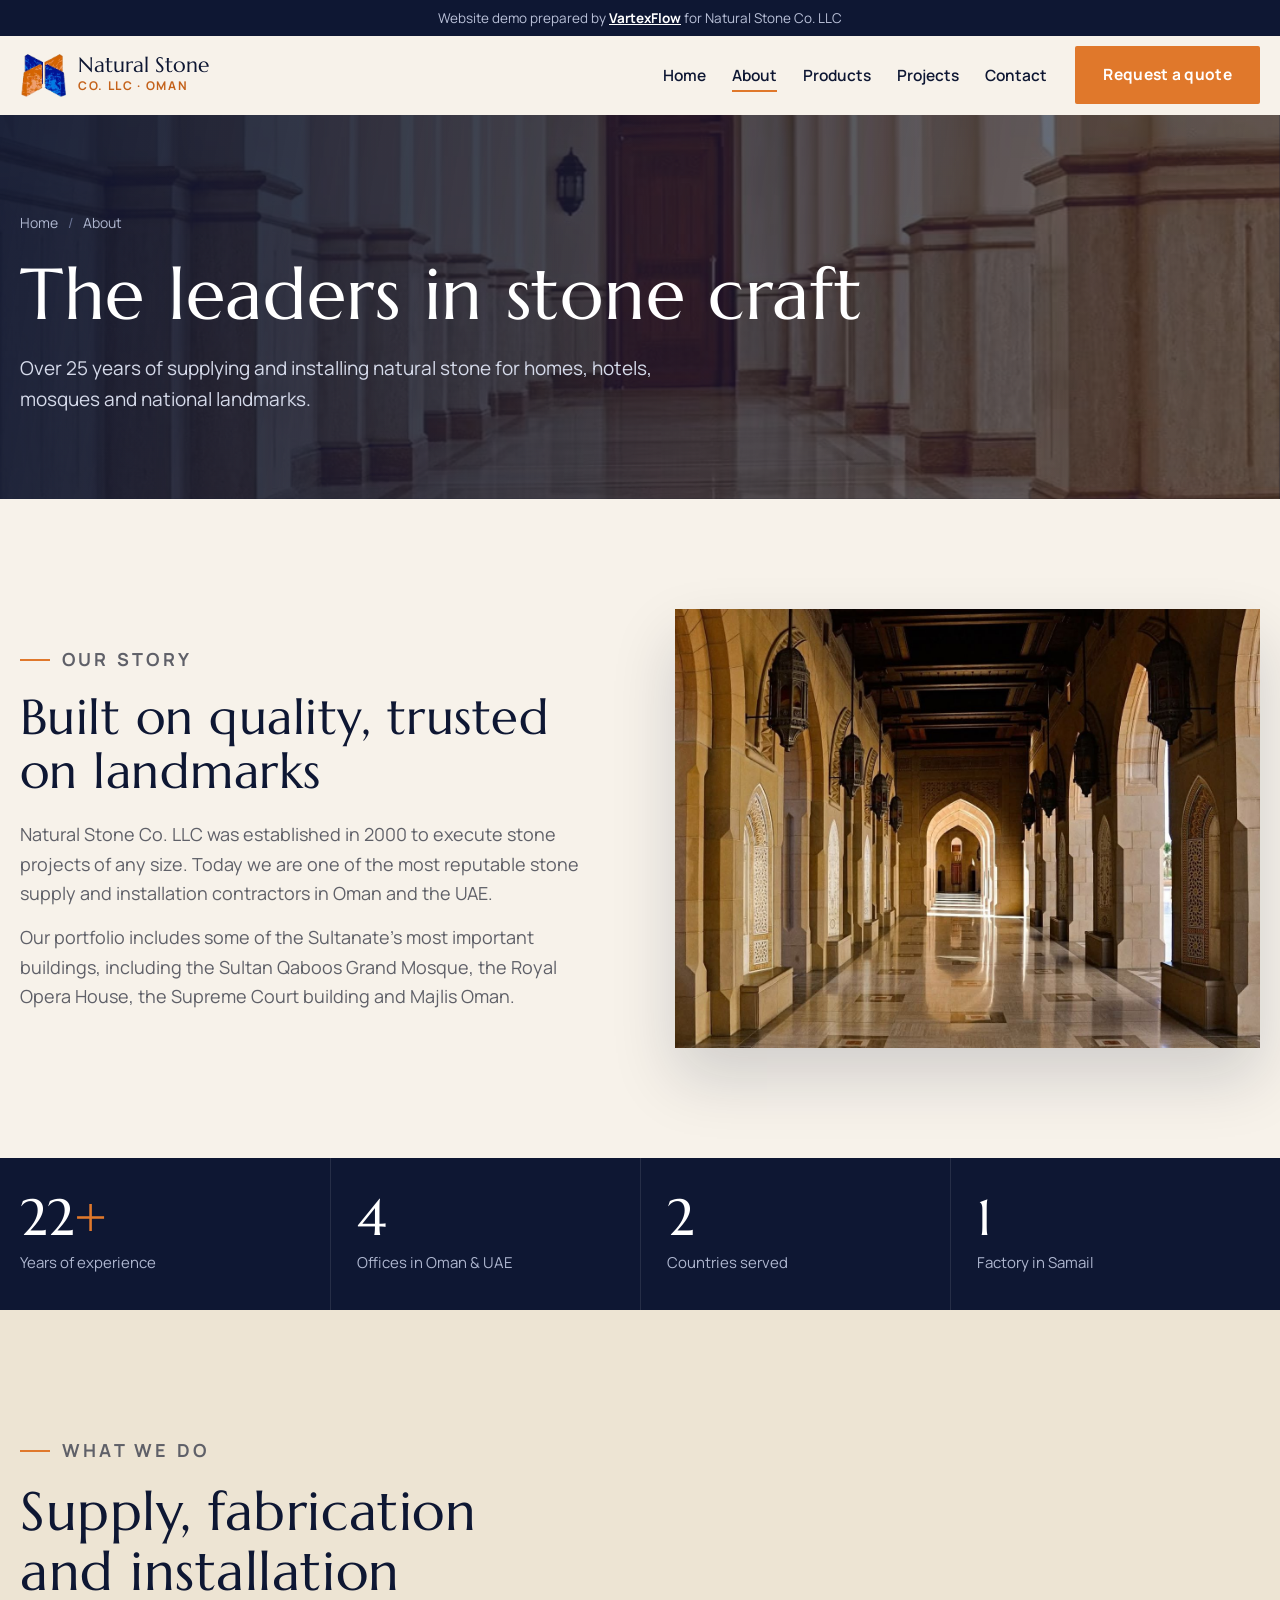
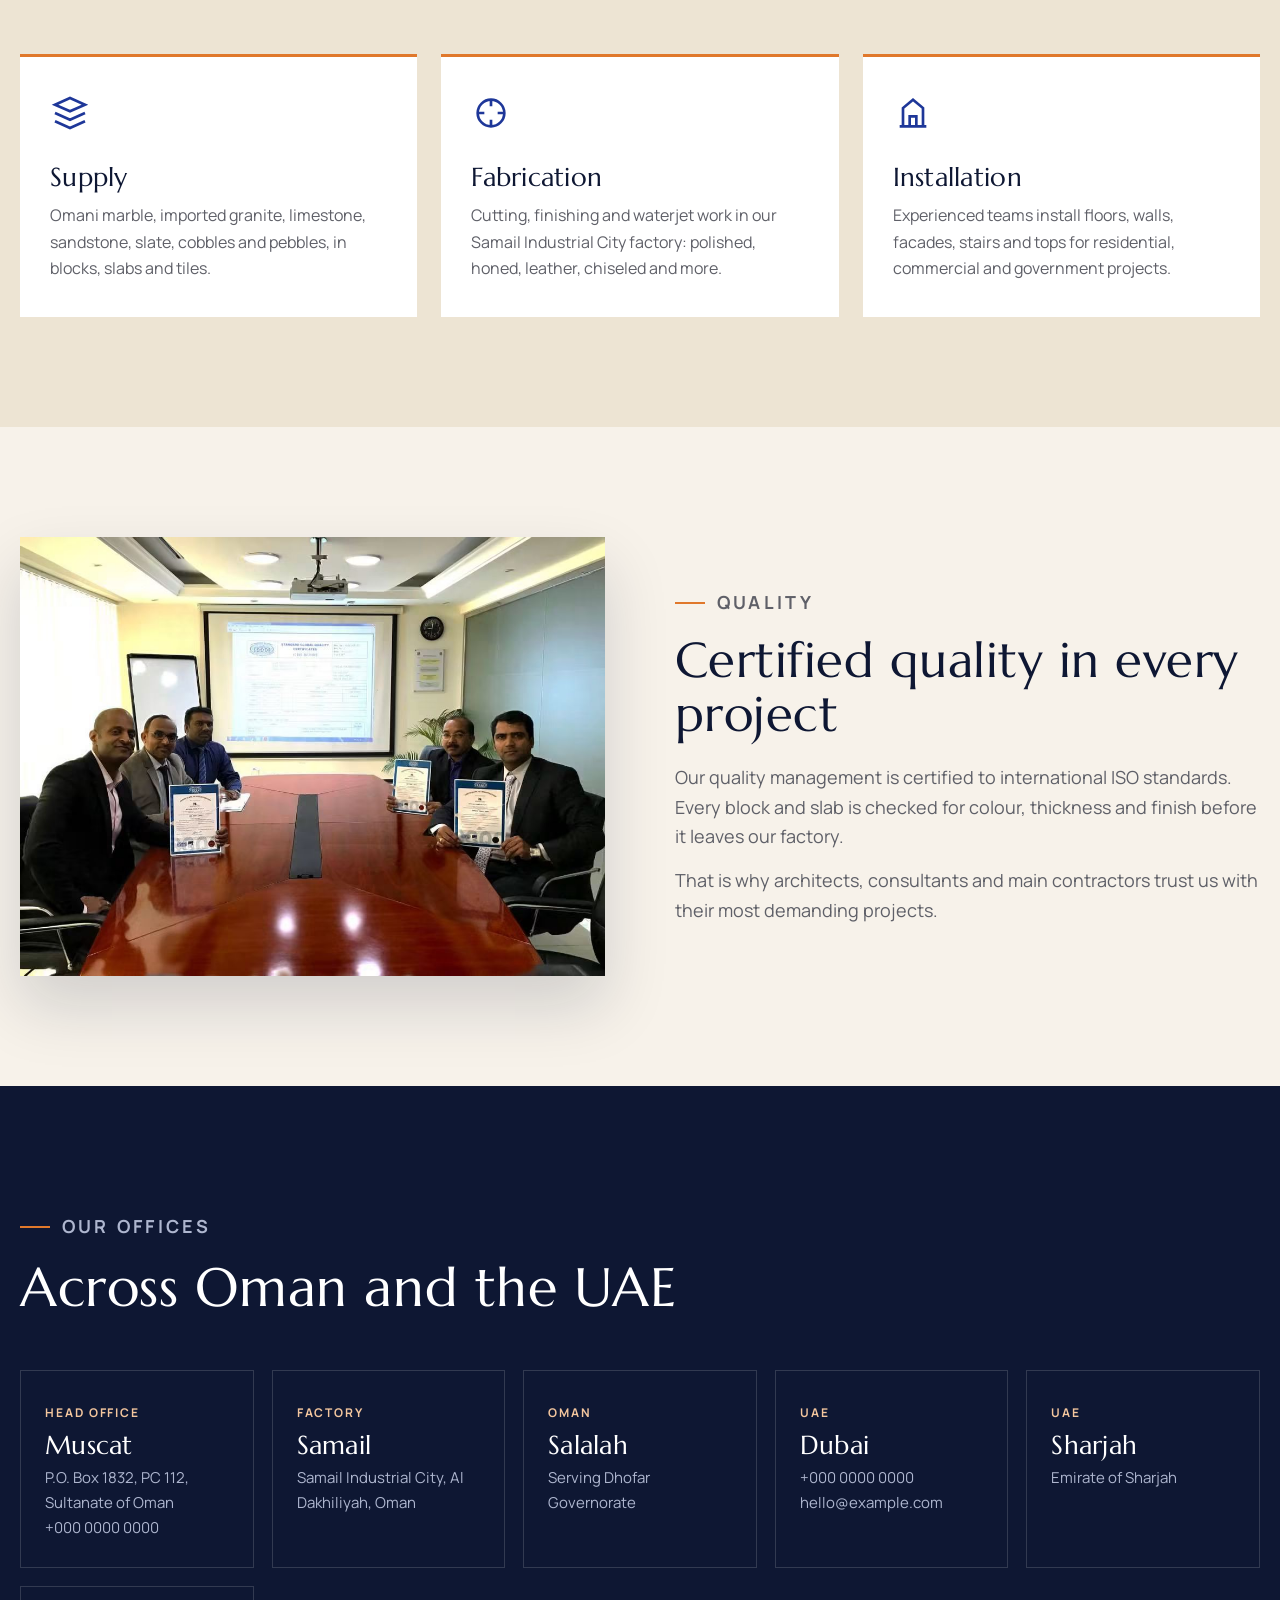
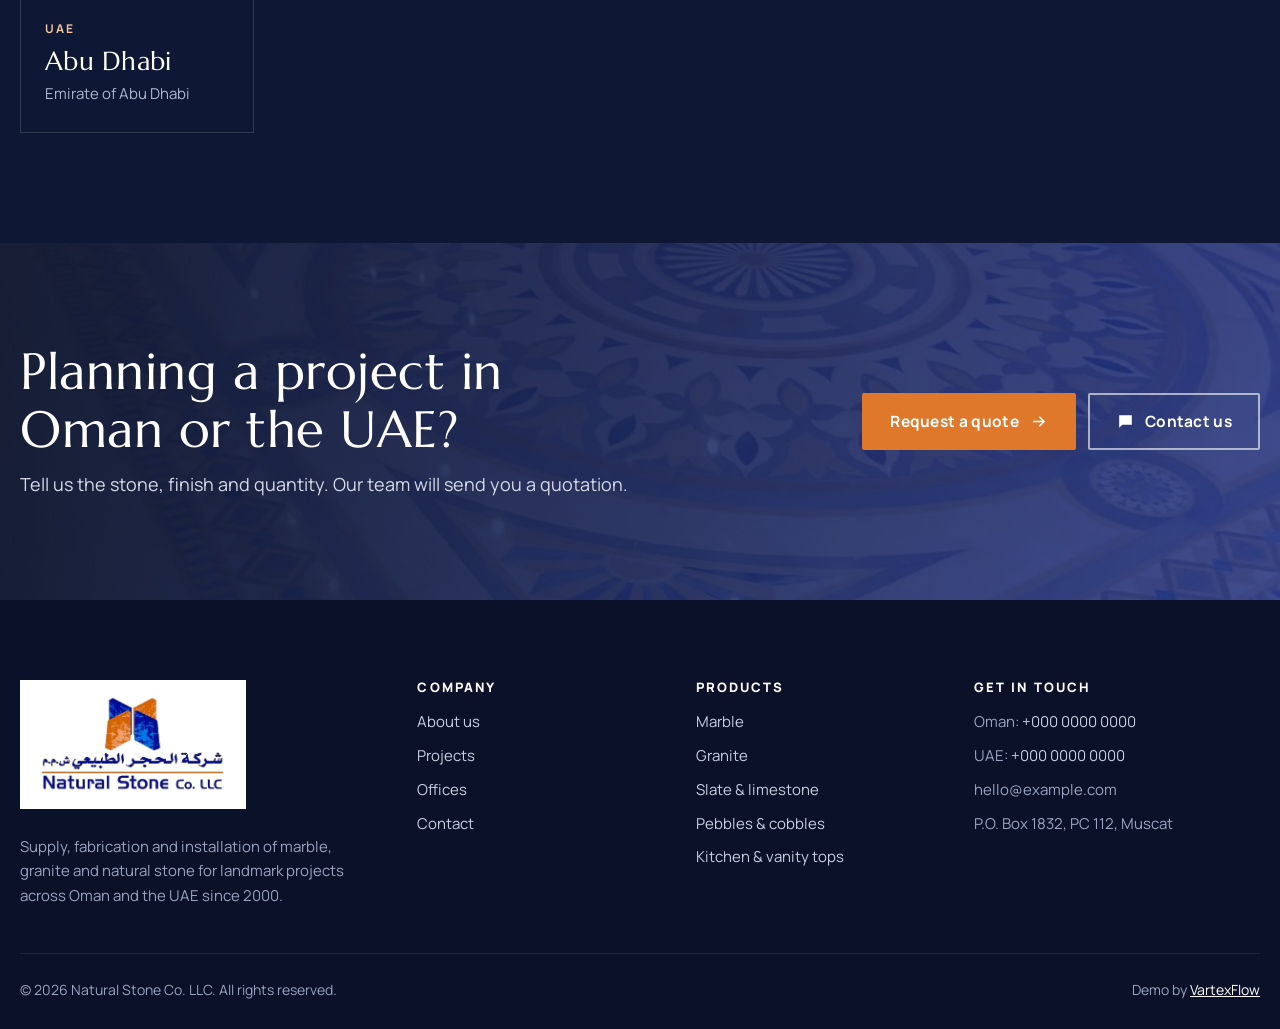
==== about.html @ 7d24bfed "Portfolio concept website Co-Authored-By: Claude Opus 5.5 <noreply@anthropic.com>" ====
<!DOCTYPE html>
<html lang="en">
<head>
<meta charset="utf-8">
<meta name="viewport" content="width=device-width, initial-scale=1, viewport-fit=cover">
<meta name="robots" content="noindex, nofollow">
<meta name="theme-color" content="#0E1733">
<title>About | Natural Stone Co. LLC</title>
<meta name="description" content="Learn about Natural Stone Co. LLC, stone supply and installation contractor in Oman and the UAE since 2000.">
<link rel="icon" href="assets/img/logo-mark.png">
<link rel="preconnect" href="https://fonts.googleapis.com">
<link rel="preconnect" href="https://fonts.gstatic.com" crossorigin>
<link href="https://fonts.googleapis.com/css2?family=Marcellus&family=Manrope:wght@400;500;600;700;800&display=swap" rel="stylesheet">
<link rel="stylesheet" href="assets/css/style.css">
</head>
<body>
<div class="demo">Website demo prepared by <a href="https://www.vartexflow.com" target="_blank" rel="noopener">VartexFlow</a> for Natural Stone Co. LLC</div>
<header class="site-header">
  <div class="wrap nav">
    <a class="brand" href="index.html" aria-label="Natural Stone Co. LLC home">
      <img src="assets/img/logo-mark.png" alt="" width="46" height="46">
      <span><b>Natural Stone</b><small>CO. LLC &middot; OMAN</small></span>
    </a>
    <button class="menu-btn" type="button" aria-expanded="false" aria-controls="links" aria-label="Menu">
      <svg viewBox="0 0 24 24" fill="none" stroke="currentColor" stroke-width="2" aria-hidden="true"><path d="M3 6h18M3 12h18M3 18h18"/></svg>
    </button>
    <ul class="links" id="links">
      <li><a href="index.html">Home</a></li>
      <li><a href="about.html" aria-current="page">About</a></li>
      <li><a href="products.html">Products</a></li>
      <li><a href="projects.html">Projects</a></li>
      <li><a href="contact.html">Contact</a></li>
      <li class="m-cta"><a class="btn btn-orange" href="contact.html#quote">Request a quote</a></li>
    </ul>
    <a class="btn btn-orange" href="contact.html#quote">Request a quote</a>
  </div>
</header>
<main><section class="page-hero">
  <img src="assets/img/marble-corridor.jpg" alt="" aria-hidden="true">
  <div class="wrap">
    <ol class="crumbs"><li><a href="index.html">Home</a></li><li aria-current="page">About</li></ol>
    <h1>The leaders in stone craft</h1>
    <p>Over 25 years of supplying and installing natural stone for homes, hotels, mosques and national landmarks.</p>
  </div>
</section>

<section class="section">
  <div class="wrap split">
    <div class="rv">
      <p class="kicker">OUR STORY</p>
      <h2>Built on quality, trusted on landmarks</h2>
      <p>Natural Stone Co. LLC was established in 2000 to execute stone projects of any size. Today we are one of the most reputable stone supply and installation contractors in Oman and the UAE.</p>
      <p>Our portfolio includes some of the Sultanate's most important buildings, including the Sultan Qaboos Grand Mosque, the Royal Opera House, the Supreme Court building and Majlis Oman.</p>
    </div>
    <img class="rv d1" src="assets/img/grand-mosque.jpg" alt="Marble colonnade" loading="lazy">
  </div>
</section>
<section class="stats" aria-label="Company facts">
  <div class="wrap"><ul>
    <li><b data-count="25" data-suffix="+">25<em>+</em></b><span>Years of experience</span></li>
    <li><b data-count="5" data-suffix="">5<em></em></b><span>Offices in Oman &amp; UAE</span></li>
    <li><b data-count="2" data-suffix="">2<em></em></b><span>Countries served</span></li>
    <li><b data-count="1" data-suffix="">1<em></em></b><span>Factory in Samail</span></li>
  </ul></div>
</section>
<section class="section sand">
  <div class="wrap">
    <div class="head"><div><p class="kicker">WHAT WE DO</p><h2>Supply, fabrication and installation</h2></div></div>
    <div class="pillars">
      <div class="pillar rv"><svg viewBox="0 0 24 24" fill="none" stroke="currentColor" stroke-width="1.6" aria-hidden="true"><path d="M3 7l9-4 9 4-9 4-9-4Z"/><path d="M3 12l9 4 9-4M3 17l9 4 9-4"/></svg><h3>Supply</h3><p>Omani marble, imported granite, limestone, sandstone, slate, cobbles and pebbles, in blocks, slabs and tiles.</p></div>
      <div class="pillar rv d1"><svg viewBox="0 0 24 24" fill="none" stroke="currentColor" stroke-width="1.6" aria-hidden="true"><circle cx="12" cy="12" r="8"/><path d="M12 4v4M12 16v4M4 12h4M16 12h4"/></svg><h3>Fabrication</h3><p>Cutting, finishing and waterjet work in our Samail Industrial City factory: polished, honed, leather, chiseled and more.</p></div>
      <div class="pillar rv d2"><svg viewBox="0 0 24 24" fill="none" stroke="currentColor" stroke-width="1.6" aria-hidden="true"><path d="M4 20h16M6 20V9l6-5 6 5v11"/><path d="M10 20v-6h4v6"/></svg><h3>Installation</h3><p>Experienced teams install floors, walls, facades, stairs and tops for residential, commercial and government projects.</p></div>
    </div>
  </div>
</section>
<section class="section">
  <div class="wrap split">
    <img class="rv" src="assets/img/team-iso.jpg" alt="Natural Stone team receiving ISO certificates" loading="lazy">
    <div class="rv d1">
      <p class="kicker">QUALITY</p>
      <h2>Certified quality in every project</h2>
      <p>Our quality management is certified to international ISO standards. Every block and slab is checked for colour, thickness and finish before it leaves our factory.</p>
      <p>That is why architects, consultants and main contractors trust us with their most demanding projects.</p>
    </div>
  </div>
</section>
<section class="section dark" id="offices">
  <div class="wrap">
    <div class="head"><div><p class="kicker">OUR OFFICES</p><h2>Across Oman and the UAE</h2></div></div>
    <div class="offices">
      <div class="office rv"><small>HEAD OFFICE</small><h3>Muscat</h3><p>P.O. Box 1832, PC 112, Sultanate of Oman<br>+000 0000 0000</p></div>
      <div class="office rv d1"><small>FACTORY</small><h3>Samail</h3><p>Samail Industrial City, Al Dakhiliyah, Oman</p></div>
      <div class="office rv d2"><small>OMAN</small><h3>Salalah</h3><p>Serving Dhofar Governorate</p></div>
      <div class="office rv"><small>UAE</small><h3>Dubai</h3><p>+000 0000 0000<br>hello@example.com</p></div>
      <div class="office rv d1"><small>UAE</small><h3>Sharjah</h3><p>Emirate of Sharjah</p></div>
      <div class="office rv d2"><small>UAE</small><h3>Abu Dhabi</h3><p>Emirate of Abu Dhabi</p></div>
    </div>
  </div>
</section>
<section class="cta">
  <img src="assets/img/inlay.jpg" alt="" aria-hidden="true" loading="lazy">
  <div class="wrap">
    <div class="rv">
      <h2>Planning a project in Oman or the UAE?</h2>
      <p>Tell us the stone, finish and quantity. Our team will send you a quotation.</p>
    </div>
    <div class="rv d1" style="display:flex;gap:12px;flex-wrap:wrap">
      <a class="btn btn-orange" href="contact.html#quote">Request a quote <svg class="arrow" viewBox="0 0 24 24" fill="none" stroke="currentColor" stroke-width="2" aria-hidden="true"><path d="M5 12h14M13 6l6 6-6 6"/></svg></a>
      <a class="btn btn-ghost" href="contact.html"><svg viewBox="0 0 24 24" fill="currentColor" aria-hidden="true"><path d="M4 4h16v12H8l-4 4V4Z"/></svg>Contact us</a>
    </div>
  </div>
</section>

</main><footer class="site-footer">
  <div class="wrap">
    <div class="fgrid">
      <div>
        <span class="flogo"><img src="assets/img/logo-full.png" alt="Natural Stone Co. LLC" width="190"></span>
        <p>Supply, fabrication and installation of marble, granite and natural stone for landmark projects across Oman and the UAE since 2000.</p>
      </div>
      <div>
        <h4>COMPANY</h4>
        <ul><li><a href="about.html">About us</a></li><li><a href="projects.html">Projects</a></li><li><a href="about.html#offices">Offices</a></li><li><a href="contact.html">Contact</a></li></ul>
      </div>
      <div>
        <h4>PRODUCTS</h4>
        <ul><li><a href="products.html">Marble</a></li><li><a href="products.html">Granite</a></li><li><a href="products.html">Slate &amp; limestone</a></li><li><a href="products.html">Pebbles &amp; cobbles</a></li><li><a href="products.html">Kitchen &amp; vanity tops</a></li></ul>
      </div>
      <div>
        <h4>GET IN TOUCH</h4>
        <ul>
          <li>Oman: <a href="tel:+00000000000">+000 0000 0000</a></li>
          <li>UAE: <a href="tel:+00000000000">+000 0000 0000</a></li>
          <li><span>hello@example.com</span></li>
          <li>P.O. Box 1832, PC 112, Muscat</li>
        </ul>
      </div>
    </div>
    <div class="fbottom">
      <span>&copy; <span data-year>2026</span> Natural Stone Co. LLC. All rights reserved.</span>
      <span>Demo by <a href="https://www.vartexflow.com" target="_blank" rel="noopener">VartexFlow</a></span>
    </div>
  </div>
</footer>
<script src="assets/js/main.js"></script>
</body>
</html>
---- assets/css/style.css ----
:root{
  --ink:#0E1733;
  --ink-2:#17234A;
  --blue:#1E3799;
  --orange:#E0782B;
  --orange-dark:#C4621A;
  --sand:#EDE4D3;
  --sand-2:#F7F2EA;
  --stone:#8A8378;
  --line:#DDD3C1;
  --text:#23242A;
  --muted:#5F6068;
  --white:#fff;
  --display:"Marcellus", "Trajan Pro", Georgia, serif;
  --body:"Manrope", "Segoe UI", Arial, sans-serif;
  --header-h:78px;
  --ease:cubic-bezier(.2,.7,.2,1);
}
*{box-sizing:border-box}
html{scroll-behavior:smooth;scroll-padding-top:calc(var(--header-h) + 20px)}
body{margin:0;font-family:var(--body);font-size:17px;line-height:1.65;color:var(--text);background:var(--sand-2);padding-bottom:env(safe-area-inset-bottom,0px)}
img{max-width:100%;display:block}
a{color:inherit}
button{font-family:inherit}
:focus-visible{outline:3px solid var(--orange);outline-offset:3px}
h1,h2,h3,h4{font-family:var(--display);font-weight:400;line-height:1.12;margin:0;letter-spacing:.01em}
p{margin:0}
.wrap{width:min(1240px,100% - 40px);margin-inline:auto}
.sr{position:absolute;width:1px;height:1px;overflow:hidden;clip:rect(0 0 0 0);white-space:nowrap}

/* demo bar */
.demo{background:var(--ink);color:#b9c0d8;font-size:13.5px;text-align:center;padding:7px 16px;padding-top:calc(7px + env(safe-area-inset-top,0px))}
.demo a{color:#fff;font-weight:700}

/* header */
.site-header{position:sticky;top:0;z-index:50;background:rgba(247,242,234,.94);backdrop-filter:saturate(1.4) blur(10px);border-bottom:1px solid transparent;transition:border-color .25s,box-shadow .25s}
.site-header.scrolled{border-color:var(--line);box-shadow:0 10px 30px rgba(14,23,51,.08)}
.nav{display:flex;align-items:center;gap:28px;height:var(--header-h)}
.brand{display:flex;align-items:center;gap:12px;text-decoration:none;margin-right:auto}
.brand img{width:46px;height:46px}
.brand b{display:block;font-family:var(--display);font-weight:400;font-size:21px;color:var(--ink);line-height:1.05}
.brand small{display:block;font-size:12px;letter-spacing:.14em;color:var(--orange-dark);font-weight:700}
.links{display:flex;gap:26px;list-style:none;margin:0;padding:0}
.links a{position:relative;text-decoration:none;font-weight:600;font-size:15.5px;color:var(--ink);padding:8px 0}
.links a::after{content:"";position:absolute;left:0;right:0;bottom:2px;height:2px;background:var(--orange);transform:scaleX(0);transform-origin:left;transition:transform .3s var(--ease)}
.links a:hover::after,.links a[aria-current="page"]::after{transform:scaleX(1)}
.menu-btn{display:none;background:none;border:0;width:44px;height:44px;padding:10px;color:var(--ink);cursor:pointer}
.menu-btn svg{width:24px;height:24px}
@media (max-width:980px){
  .menu-btn{display:block}
  .nav > .btn{display:none}
  .links{position:absolute;top:100%;left:0;right:0;flex-direction:column;gap:0;background:var(--sand-2);padding:6px 20px 20px;border-bottom:1px solid var(--line);box-shadow:0 20px 30px rgba(14,23,51,.12);opacity:0;visibility:hidden;transform:translateY(-6px);transition:opacity .2s,transform .2s,visibility .2s}
  .links.open{opacity:1;visibility:visible;transform:none}
  .links a{display:block;padding:14px 0;border-bottom:1px solid var(--line);font-size:18px}
  .links a::after{display:none}
  .links a[aria-current="page"]{color:var(--orange-dark)}
  .links .m-cta{display:block;margin-top:14px}
}
.links .m-cta{display:none}
.links .m-cta a{display:flex;justify-content:center;border:0;color:#fff}
@media (max-width:420px){.brand small{display:none}.brand b{font-size:19px}}

/* buttons */
.btn{display:inline-flex;align-items:center;justify-content:center;gap:10px;white-space:nowrap;text-decoration:none;font-weight:700;font-size:15.5px;letter-spacing:.02em;padding:14px 26px;border:2px solid transparent;border-radius:2px;cursor:pointer;transition:background .2s,color .2s,border-color .2s,transform .2s}
.btn svg{width:19px;height:19px;flex:none}
.btn-orange{background:var(--orange);color:#fff}
.btn-orange:hover{background:var(--orange-dark)}
.btn-ghost{border-color:rgba(255,255,255,.6);color:#fff}
.btn-ghost:hover{background:#fff;color:var(--ink)}
.btn-ink{border-color:var(--ink);color:var(--ink)}
.btn-ink:hover{background:var(--ink);color:#fff}
.arrow{transition:transform .25s var(--ease)}
.btn:hover .arrow,.more:hover .arrow{transform:translateX(4px)}

/* hero */
.hero{position:relative;height:min(92vh,860px);min-height:560px;color:#fff;overflow:hidden;background:var(--ink);isolation:isolate}
.slides{position:absolute;inset:0;z-index:-2}
.slide{position:absolute;inset:0;opacity:0;transition:opacity 1.4s ease}
.slide.active{opacity:1}
.slide img{width:100%;height:100%;object-fit:cover;transform:scale(1.12);transition:transform 7s linear}
.slide.active img{transform:scale(1)}
.hero::before{content:"";position:absolute;inset:0;z-index:-1;background:linear-gradient(100deg,rgba(14,23,51,.92) 0%,rgba(14,23,51,.7) 42%,rgba(14,23,51,.15) 100%),linear-gradient(0deg,rgba(14,23,51,.7),transparent 40%)}
.hero .wrap{height:100%;display:flex;flex-direction:column;justify-content:center;padding-bottom:70px}
.eyebrow-line{display:flex;align-items:center;gap:14px;color:#f3c69e;font-weight:700;font-size:14px;letter-spacing:.18em;margin-bottom:22px}
.eyebrow-line::before{content:"";width:42px;height:2px;background:var(--orange)}
.hero h1{font-size:clamp(44px,6.8vw,96px);max-width:12em;text-wrap:balance}
.hero h1 span{display:block;overflow:hidden}
.hero h1 span i{display:block;font-style:normal;transform:translateY(105%);animation:rise 1.1s var(--ease) forwards}
.hero h1 span:nth-child(2) i{animation-delay:.15s}
@keyframes rise{to{transform:none}}
.hero .lede{font-size:19px;color:#d5daea;max-width:34em;margin:26px 0 36px;opacity:0;animation:fade 1s .6s forwards}
.hero .actions{display:flex;flex-wrap:wrap;gap:12px;opacity:0;animation:fade 1s .8s forwards}
@keyframes fade{to{opacity:1}}
.slide-info{position:absolute;right:max(20px,calc((100% - 1240px)/2));bottom:34px;display:flex;align-items:flex-end;gap:28px}
.slide-cap{text-align:right}
.slide-cap small{display:block;color:#f3c69e;font-size:12px;letter-spacing:.16em;font-weight:700}
.slide-cap b{font-family:var(--display);font-weight:400;font-size:22px}
.bars{display:flex;gap:8px}
.bars button{position:relative;width:46px;height:3px;border:0;padding:0;background:rgba(255,255,255,.28);cursor:pointer;overflow:hidden}
.bars button::before{content:"";position:absolute;inset:-10px 0}
.bars button i{position:absolute;inset:0;background:var(--orange);transform:scaleX(0);transform-origin:left}
.bars button.done i{transform:scaleX(1)}
.bars button.on i{animation:fill 6s linear forwards}
@keyframes fill{to{transform:scaleX(1)}}
.scroll-cue{position:absolute;left:max(20px,calc((100% - 1240px)/2));bottom:34px;font-size:12px;letter-spacing:.2em;color:#aeb6cf;display:flex;align-items:center;gap:10px}
.scroll-cue::after{content:"";width:1px;height:34px;background:linear-gradient(#fff,transparent);animation:cue 2s infinite}
@keyframes cue{0%{transform:scaleY(0);transform-origin:top}50%{transform:scaleY(1);transform-origin:top}51%{transform-origin:bottom}100%{transform:scaleY(0);transform-origin:bottom}}
@media (max-width:760px){
  .hero{height:auto;min-height:680px}
  .hero .wrap{padding:80px 0 170px}
  .slide-info{left:20px;right:20px;bottom:26px;flex-direction:column;align-items:flex-start;gap:14px}
  .slide-cap{text-align:left}
  .slide-cap b{font-size:19px}
  .scroll-cue{display:none}
}

/* page hero */
.page-hero{position:relative;color:#fff;background:var(--ink);overflow:hidden;isolation:isolate}
.page-hero > img{position:absolute;inset:0;width:100%;height:100%;object-fit:cover;z-index:-2;animation:slowzoom 14s ease-out forwards}
@keyframes slowzoom{from{transform:scale(1.12)}to{transform:scale(1)}}
.page-hero::before{content:"";position:absolute;inset:0;z-index:-1;background:linear-gradient(100deg,rgba(14,23,51,.94),rgba(14,23,51,.55))}
.page-hero .wrap{padding:96px 0 84px}
.crumbs{display:flex;gap:10px;list-style:none;padding:0;margin:0 0 20px;font-size:14px;color:#aeb6cf}
.crumbs li+li::before{content:"/";margin-right:10px;color:#6c7699}
.crumbs a{text-decoration:none}
.crumbs a:hover{color:#fff}
.page-hero h1{font-size:clamp(40px,5.6vw,76px);max-width:14em;text-wrap:balance}
.page-hero p{color:#d5daea;font-size:19px;max-width:36em;margin-top:18px}

/* stats */
.stats{background:var(--ink);color:#fff}
.stats ul{display:grid;grid-template-columns:repeat(4,1fr);list-style:none;margin:0;padding:0}
.stats li{padding:34px 26px;border-left:1px solid rgba(255,255,255,.1)}
.stats li:first-child{border-left:0;padding-left:0}
.stats b{display:block;font-family:var(--display);font-weight:400;font-size:clamp(38px,4vw,54px);line-height:1;color:#fff}
.stats b em{font-style:normal;color:var(--orange)}
.stats span{display:block;margin-top:8px;color:#aeb6cf;font-size:15px}
@media (max-width:760px){.stats ul{grid-template-columns:1fr 1fr}.stats li{padding:24px 16px}.stats li:nth-child(3){border-left:0;padding-left:0}.stats li:nth-child(n+3){border-top:1px solid rgba(255,255,255,.1)}}

/* marquee */
.marquee{background:var(--orange);color:#fff;overflow:hidden;padding:16px 0}
.marquee ul{display:flex;width:max-content;list-style:none;margin:0;padding:0;animation:mq 38s linear infinite}
.marquee li{display:flex;align-items:center;gap:30px;padding-right:30px;font-family:var(--display);font-size:22px;white-space:nowrap}
.marquee li::after{content:"";width:9px;height:9px;background:#fff;transform:rotate(45deg)}
@keyframes mq{to{transform:translateX(-50%)}}

/* sections */
.section{padding:110px 0}
.section.sand{background:var(--sand)}
.section.dark{background:var(--ink);color:#fff}
.head{display:flex;justify-content:space-between;align-items:flex-end;gap:28px;flex-wrap:wrap;margin-bottom:52px}
.head > div{max-width:40em}
.kicker{display:flex;align-items:center;gap:12px;color:var(--orange-dark);font-weight:700;font-size:13.5px;letter-spacing:.18em;margin-bottom:16px}
.kicker::before{content:"";width:30px;height:2px;background:var(--orange)}
.dark .kicker{color:#f3c69e}
.head h2{font-size:clamp(34px,4.2vw,58px);color:var(--ink);text-wrap:balance}
.dark .head h2{color:#fff}
.head p{margin-top:16px;color:var(--muted);font-size:18px}
.dark .head p{color:#aeb6cf}
@media (max-width:760px){.section{padding:76px 0}.head{margin-bottom:36px}}

/* intro */
.intro{display:grid;grid-template-columns:1fr 1fr;gap:80px;align-items:center}
.intro-media{position:relative;height:620px}
.intro-media img{position:absolute;object-fit:cover;box-shadow:0 30px 60px rgba(14,23,51,.18)}
.intro-media .a{inset:0 22% 14% 0;width:78%;height:86%}
.intro-media .b{right:0;bottom:0;width:48%;height:46%;border:8px solid var(--sand-2)}
.intro-media .badge{position:absolute;left:-18px;bottom:64px;background:var(--orange);color:#fff;padding:20px 24px;font-family:var(--display);font-size:20px;line-height:1.2;box-shadow:0 20px 40px rgba(224,120,43,.35)}
.intro-media .badge b{display:block;font-size:44px;font-weight:400}
.intro h2{font-size:clamp(34px,4vw,54px);color:var(--ink);margin-bottom:22px}
.intro p{color:var(--muted);font-size:18px;max-width:34em}
.intro p+p{margin-top:14px}
.landmarks{list-style:none;margin:30px 0 34px;padding:0;border-top:1px solid var(--line)}
.landmarks li{display:flex;justify-content:space-between;gap:16px;padding:14px 0;border-bottom:1px solid var(--line);font-family:var(--display);font-size:20px;color:var(--ink)}
.landmarks li span{font-family:var(--body);font-size:14px;color:var(--stone)}
@media (max-width:960px){.intro{grid-template-columns:1fr;gap:56px}.intro-media{height:460px}.intro-media .badge{left:12px}}

/* product cards */
.cards{display:grid;grid-template-columns:repeat(3,1fr);gap:24px}
.card{position:relative;display:block;text-decoration:none;color:#fff;overflow:hidden;aspect-ratio:4/5;background:var(--ink);isolation:isolate;cursor:pointer;border:0;padding:0;text-align:left;width:100%}
.card img,.card .swatch{position:absolute;inset:0;width:100%;height:100%;object-fit:cover;z-index:-2;transition:transform .9s var(--ease)}
.card::before{content:"";position:absolute;inset:0;z-index:-1;background:linear-gradient(180deg,transparent 40%,rgba(14,23,51,.88));transition:background .4s}
.card:hover img,.card:hover .swatch{transform:scale(1.07)}
.card .t{position:absolute;left:26px;right:26px;bottom:24px}
.card small{display:block;color:#f3c69e;font-size:12.5px;letter-spacing:.16em;font-weight:700;margin-bottom:6px}
.card h3{font-size:28px;color:#fff}
.card p{font-size:15px;color:#d5daea;margin-top:6px;max-height:0;opacity:0;overflow:hidden;transition:max-height .45s var(--ease),opacity .35s}
.card:hover p,.card:focus-visible p{max-height:90px;opacity:1}
.more{display:inline-flex;align-items:center;gap:8px;margin-top:12px;font-weight:700;font-size:14px;color:#fff}
@media (max-width:960px){.cards{grid-template-columns:1fr 1fr}}
@media (max-width:560px){.cards{grid-template-columns:1fr}.card{aspect-ratio:5/4}.card p{max-height:90px;opacity:1}}

/* CSS stone swatches */
.swatch{display:block}
.sw-white{background:radial-gradient(ellipse at 20% 30%,rgba(160,160,170,.35) 0 2px,transparent 3px),linear-gradient(115deg,transparent 40%,rgba(120,120,135,.35) 41%,transparent 43%),linear-gradient(160deg,transparent 60%,rgba(120,120,135,.3) 61%,transparent 62.5%),linear-gradient(135deg,#f4f2ee,#dcd9d2)}
.sw-beige{background:linear-gradient(118deg,transparent 30%,rgba(150,110,60,.28) 31%,transparent 33%),linear-gradient(150deg,transparent 65%,rgba(150,110,60,.25) 66%,transparent 67.5%),linear-gradient(135deg,#eadcc3,#cdb591)}
.sw-black{background:radial-gradient(circle at 30% 40%,rgba(255,255,255,.18) 0 1.5px,transparent 2px) 0 0/18px 18px,radial-gradient(circle at 70% 60%,rgba(200,200,200,.14) 0 1px,transparent 1.5px) 0 0/11px 11px,linear-gradient(135deg,#2b2d33,#111216)}
.sw-grey{background:radial-gradient(circle,rgba(0,0,0,.25) 0 1.2px,transparent 1.6px) 0 0/9px 9px,radial-gradient(circle,rgba(255,255,255,.35) 0 1.2px,transparent 1.6px) 4px 5px/13px 13px,linear-gradient(135deg,#b9b8b4,#8b8a86)}
.sw-slate{background:repeating-linear-gradient(172deg,#4b5057 0 14px,#3f444b 14px 17px,#565b62 17px 34px),#4b5057}
.sw-sand{background:radial-gradient(circle,rgba(120,80,40,.18) 0 1px,transparent 1.5px) 0 0/7px 7px,linear-gradient(135deg,#e7d2ad,#c9a874)}
.sw-green{background:linear-gradient(120deg,transparent 35%,rgba(255,255,255,.3) 36%,transparent 38%),linear-gradient(135deg,#40634f,#1e3a2d)}
.sw-red{background:radial-gradient(circle,rgba(0,0,0,.25) 0 1.3px,transparent 1.8px) 0 0/10px 10px,linear-gradient(135deg,#9b4b3e,#62281f)}

/* process */
.steps{display:grid;grid-template-columns:repeat(4,1fr);gap:0;list-style:none;margin:0;padding:0;counter-reset:s}
.steps li{position:relative;padding:34px 28px 10px;border-top:1px solid rgba(255,255,255,.15);counter-increment:s}
.steps li::before{content:"0" counter(s);display:block;font-family:var(--display);font-size:54px;color:var(--orange);line-height:1;margin-bottom:22px}
.steps li::after{content:"";position:absolute;top:-1px;left:0;height:2px;width:0;background:var(--orange);transition:width 1.2s var(--ease)}
.steps.in li::after{width:100%}
.steps li:nth-child(2)::after{transition-delay:.25s}
.steps li:nth-child(3)::after{transition-delay:.5s}
.steps li:nth-child(4)::after{transition-delay:.75s}
.steps h3{font-size:26px;margin-bottom:10px}
.steps p{color:#aeb6cf;font-size:16px}
@media (max-width:960px){.steps{grid-template-columns:1fr 1fr;row-gap:20px}}
@media (max-width:560px){.steps{grid-template-columns:1fr}}

/* project mosaic */
.mosaic{display:grid;grid-template-columns:repeat(4,1fr);grid-auto-rows:240px;gap:14px}
.tile{position:relative;overflow:hidden;background:var(--ink);cursor:zoom-in;border:0;padding:0;color:#fff;text-align:left;isolation:isolate}
.tile img{position:absolute;inset:0;width:100%;height:100%;object-fit:cover;transition:transform .9s var(--ease);z-index:-2}
.tile::before{content:"";position:absolute;inset:0;z-index:-1;background:linear-gradient(180deg,transparent 55%,rgba(14,23,51,.85));opacity:.85;transition:opacity .3s}
.tile:hover img{transform:scale(1.07)}
.tile .cap{position:absolute;left:18px;right:18px;bottom:16px}
.tile small{display:block;color:#f3c69e;font-size:12px;letter-spacing:.14em;font-weight:700}
.tile b{font-family:var(--display);font-weight:400;font-size:21px;line-height:1.2}
.tile.w2{grid-column:span 2}
.tile.h2{grid-row:span 2}
.tile.hide{display:none}
@media (max-width:960px){.mosaic{grid-template-columns:1fr 1fr;grid-auto-rows:200px}}
@media (max-width:560px){.mosaic{grid-template-columns:1fr;grid-auto-rows:240px}.tile.w2,.tile.h2{grid-column:auto;grid-row:auto}}

/* filters */
.filters{display:flex;flex-wrap:wrap;gap:8px;margin-bottom:36px}
.filters button{border:1.5px solid var(--line);background:#fff;color:var(--ink);font-weight:700;font-size:14.5px;padding:10px 18px;border-radius:40px;cursor:pointer;transition:background .2s,color .2s,border-color .2s}
.filters button:hover{border-color:var(--ink)}
.filters button[aria-pressed="true"]{background:var(--ink);border-color:var(--ink);color:#fff}
.count-note{color:var(--muted);font-size:14px;margin:-20px 0 26px}


/* location */
.map-tabs{display:flex;flex-wrap:wrap;gap:6px;background:#fff;border:1px solid var(--line);border-radius:40px;padding:4px}
.map-tabs button{border:0;background:transparent;color:var(--ink);font-weight:700;font-size:14.5px;padding:10px 18px;border-radius:40px;cursor:pointer;transition:background .2s,color .2s}
.map-tabs button[aria-selected="true"]{background:var(--ink);color:#fff}
.map-wrap{position:relative;height:500px;background:#ddd6c8;box-shadow:0 30px 60px rgba(14,23,51,.14);overflow:hidden}
.map-wrap iframe{width:100%;height:100%;border:0;display:block;filter:saturate(.85)}
.map-card{position:absolute;left:28px;bottom:28px;background:#fff;padding:28px 30px;max-width:380px;border-top:3px solid var(--orange);box-shadow:0 20px 50px rgba(14,23,51,.25);transition:opacity .3s}
.map-card small{color:var(--orange-dark);font-size:12.5px;letter-spacing:.16em;font-weight:800}
.map-card h3{font-size:28px;color:var(--ink);margin:6px 0 8px}
.map-card p{color:var(--muted);font-size:15.5px;margin-bottom:18px}
.map-card.swap{opacity:.2}
@media (max-width:640px){.map-wrap{height:auto}.map-wrap iframe{height:320px}.map-card{position:static;max-width:none;box-shadow:none}}

/* CTA band */
.cta{position:relative;color:#fff;overflow:hidden;isolation:isolate;padding:100px 0}
.cta > img{position:absolute;inset:0;width:100%;height:100%;object-fit:cover;z-index:-2}
.cta::before{content:"";position:absolute;inset:0;z-index:-1;background:linear-gradient(90deg,rgba(14,23,51,.95),rgba(30,55,153,.78))}
.cta .wrap{display:flex;justify-content:space-between;align-items:center;gap:30px;flex-wrap:wrap}
.cta h2{font-size:clamp(32px,4vw,52px);max-width:15em;text-wrap:balance}
.cta p{color:#d5daea;margin-top:12px;font-size:18px}

/* about page */
.split{display:grid;grid-template-columns:1fr 1fr;gap:70px;align-items:center}
.split img{width:100%;aspect-ratio:4/3;object-fit:cover;box-shadow:0 30px 60px rgba(14,23,51,.16)}
.split h2{font-size:clamp(32px,3.8vw,50px);color:var(--ink);margin-bottom:20px}
.split p{color:var(--muted);font-size:18px}
.split p+p{margin-top:14px}
@media (max-width:960px){.split{grid-template-columns:1fr;gap:40px}}
.pillars{display:grid;grid-template-columns:repeat(3,1fr);gap:24px}
.pillar{background:#fff;padding:36px 30px;border-top:3px solid var(--orange);transition:transform .35s var(--ease),box-shadow .35s}
.pillar:hover{transform:translateY(-6px);box-shadow:0 24px 50px rgba(14,23,51,.12)}
.pillar svg{width:40px;height:40px;color:var(--blue);margin-bottom:22px}
.pillar h3{font-size:26px;color:var(--ink);margin-bottom:10px}
.pillar p{color:var(--muted);font-size:16px}
@media (max-width:860px){.pillars{grid-template-columns:1fr}}
.offices{display:grid;grid-template-columns:repeat(auto-fit,minmax(220px,1fr));gap:18px}
.office{border:1px solid rgba(255,255,255,.15);padding:26px 24px;transition:border-color .3s,background .3s}
.office:hover{border-color:var(--orange);background:rgba(255,255,255,.03)}
.office small{color:#f3c69e;font-size:12px;letter-spacing:.16em;font-weight:700}
.office h3{font-size:26px;margin:6px 0 6px}
.office p{color:#aeb6cf;font-size:15px}

/* product catalog */
.catalog{display:grid;grid-template-columns:repeat(auto-fill,minmax(260px,1fr));gap:22px}
.item{background:#fff;border:1px solid var(--line);display:flex;flex-direction:column;cursor:pointer;text-align:left;padding:0;font:inherit;color:inherit;transition:transform .35s var(--ease),box-shadow .35s,opacity .3s}
.item:hover{transform:translateY(-6px);box-shadow:0 24px 50px rgba(14,23,51,.12)}
.item .ph{position:relative;aspect-ratio:4/3;overflow:hidden;background:var(--sand)}
.item .ph img,.item .ph .swatch{position:absolute;inset:0;width:100%;height:100%;object-fit:cover;transition:transform .8s var(--ease)}
.item:hover .ph img,.item:hover .ph .swatch{transform:scale(1.06)}
.item .cat{position:absolute;left:12px;top:12px;background:rgba(14,23,51,.85);color:#fff;font-size:12px;font-weight:700;letter-spacing:.06em;padding:5px 10px}
.item .b{padding:18px 20px 20px;display:flex;flex-direction:column;gap:8px;flex:1}
.item h3{font-size:23px;color:var(--ink)}
.item p{font-size:15px;color:var(--muted);flex:1}
.fin{display:flex;flex-wrap:wrap;gap:6px;list-style:none;margin:4px 0 0;padding:0}
.fin li{font-size:12.5px;font-weight:700;color:var(--blue);background:#EEF1FB;padding:4px 9px}
.item.hide{display:none}

/* modal + lightbox */
.modal{position:fixed;inset:0;z-index:90;display:grid;place-items:center;padding:20px;background:rgba(9,14,32,.82);opacity:0;visibility:hidden;transition:opacity .3s,visibility .3s}
.modal.open{opacity:1;visibility:visible}
.modal-box{background:#fff;width:min(920px,100%);max-height:calc(100vh - 40px);overflow:auto;display:grid;grid-template-columns:1fr 1fr;transform:translateY(20px) scale(.98);transition:transform .35s var(--ease)}
.modal.open .modal-box{transform:none}
.modal-box .ph{position:relative;min-height:340px}
.modal-box .ph img,.modal-box .ph .swatch{position:absolute;inset:0;width:100%;height:100%;object-fit:cover}
.modal-box .b{padding:38px 34px}
.modal-box h3{font-size:34px;color:var(--ink);margin:6px 0 12px}
.modal-box p{color:var(--muted)}
.modal-box h4{font-family:var(--body);font-size:14px;font-weight:800;letter-spacing:.1em;color:var(--ink);margin:22px 0 10px}
.modal-box .btn{margin-top:26px}
.x{position:absolute;top:14px;right:14px;width:44px;height:44px;border-radius:50%;border:0;background:#fff;color:var(--ink);cursor:pointer;display:grid;place-items:center;z-index:2;box-shadow:0 6px 18px rgba(0,0,0,.2)}
.x svg{width:20px;height:20px}
@media (max-width:760px){.modal-box{grid-template-columns:1fr}.modal-box .ph{min-height:240px}.modal-box .b{padding:26px 22px}}
.lightbox .frame{position:relative;width:min(1200px,100%);text-align:center}
.lightbox img{max-height:78vh;width:auto;margin:0 auto;box-shadow:0 30px 80px rgba(0,0,0,.5)}
.lightbox .lb-cap{color:#fff;margin-top:16px;font-family:var(--display);font-size:22px}
.lightbox .lb-cap small{display:block;font-family:var(--body);color:#f3c69e;font-size:12px;letter-spacing:.16em;font-weight:700}
.lb-nav{position:absolute;top:50%;transform:translateY(-50%);width:52px;height:52px;border-radius:50%;border:1px solid rgba(255,255,255,.4);background:rgba(14,23,51,.5);color:#fff;cursor:pointer;display:grid;place-items:center}
.lb-nav:hover{background:var(--orange);border-color:var(--orange)}
.lb-nav svg{width:22px;height:22px}
.lb-prev{left:8px}.lb-next{right:8px}
.lightbox .x{top:-8px;right:8px}

/* contact */
.contact-grid{display:grid;grid-template-columns:.85fr 1.15fr;gap:60px;align-items:start}
.info-list{list-style:none;margin:0;padding:0}
.info-list li{display:flex;gap:16px;padding:20px 0;border-bottom:1px solid var(--line)}
.info-list svg{flex:none;width:24px;height:24px;color:var(--orange);margin-top:3px}
.info-list b{display:block;font-size:13px;letter-spacing:.12em;color:var(--stone);font-weight:800}
.info-list a{text-decoration:none;font-weight:700;color:var(--ink)}
.info-list a:hover{color:var(--orange-dark)}
.form{background:#fff;padding:40px;box-shadow:0 30px 60px rgba(14,23,51,.1);border-top:3px solid var(--orange)}
.form h2{font-size:34px;color:var(--ink);margin-bottom:6px}
.form > p{color:var(--muted);margin-bottom:10px}
.form label{display:block;font-size:14px;font-weight:700;color:var(--ink);margin:16px 0 7px}
.form input,.form select,.form textarea{width:100%;font:inherit;font-size:16px;padding:13px 14px;border:1.5px solid var(--line);background:var(--sand-2);border-radius:2px;transition:border-color .2s,background .2s}
.form input:focus,.form select:focus,.form textarea:focus{border-color:var(--blue);background:#fff;outline:none}
.form textarea{min-height:120px;resize:vertical}
.row{display:grid;grid-template-columns:1fr 1fr;gap:16px}
.form .btn{width:100%;margin-top:24px}
.form .hint{font-size:13px;color:var(--muted);text-align:center;margin-top:10px}
.map{margin-top:28px;height:260px;border:1px solid var(--line);background:var(--sand)}
.map iframe{width:100%;height:100%;border:0}
@media (max-width:960px){.contact-grid{grid-template-columns:1fr}}
@media (max-width:560px){.row{grid-template-columns:1fr;gap:0}.form{padding:26px 20px}}

/* footer */
.site-footer{background:#0A1128;color:#9aa3c0;font-size:15px;padding:80px 0 calc(28px + env(safe-area-inset-bottom,0px))}
.fgrid{display:grid;grid-template-columns:1.5fr 1fr 1fr 1.2fr;gap:40px;padding-bottom:44px;border-bottom:1px solid rgba(255,255,255,.08)}
.flogo{background:#fff;display:inline-block;padding:14px 18px;margin-bottom:18px}
.flogo img{width:190px}
.fgrid h4{font-family:var(--body);font-weight:800;font-size:13px;letter-spacing:.16em;color:#fff;margin-bottom:16px}
.fgrid ul{list-style:none;margin:0;padding:0}
.fgrid li{margin-bottom:9px}
.fgrid a{text-decoration:none;color:#c9cfe2}
.fgrid a:hover{color:var(--orange)}
.fbottom{display:flex;flex-wrap:wrap;justify-content:space-between;gap:10px;padding-top:24px;font-size:14px}
.fbottom a{color:#fff}
@media (max-width:900px){.fgrid{grid-template-columns:1fr 1fr}}
@media (max-width:520px){.fgrid{grid-template-columns:1fr}}

/* whatsapp + top */
.wa{position:fixed;right:18px;bottom:calc(18px + env(safe-area-inset-bottom,0px));z-index:60;width:58px;height:58px;border-radius:50%;background:#25D366;color:#fff;display:grid;place-items:center;box-shadow:0 10px 26px rgba(0,0,0,.25);transition:transform .25s}
.wa:hover{transform:scale(1.08)}
.wa svg{width:30px;height:30px}

/* reveal */
.js .rv{opacity:0;transform:translateY(28px);transition:opacity .9s var(--ease),transform .9s var(--ease)}
.js .rv.in{opacity:1;transform:none}
.js .rv.d1{transition-delay:.1s}.js .rv.d2{transition-delay:.2s}.js .rv.d3{transition-delay:.3s}

@media (prefers-reduced-motion:reduce){
  html{scroll-behavior:auto}
  *,*::before,*::after{animation-duration:.01ms!important;animation-iteration-count:1!important;transition-duration:.01ms!important}
  .js .rv{opacity:1;transform:none}
  .hero h1 span i{transform:none}
  .hero .lede,.hero .actions{opacity:1}
}
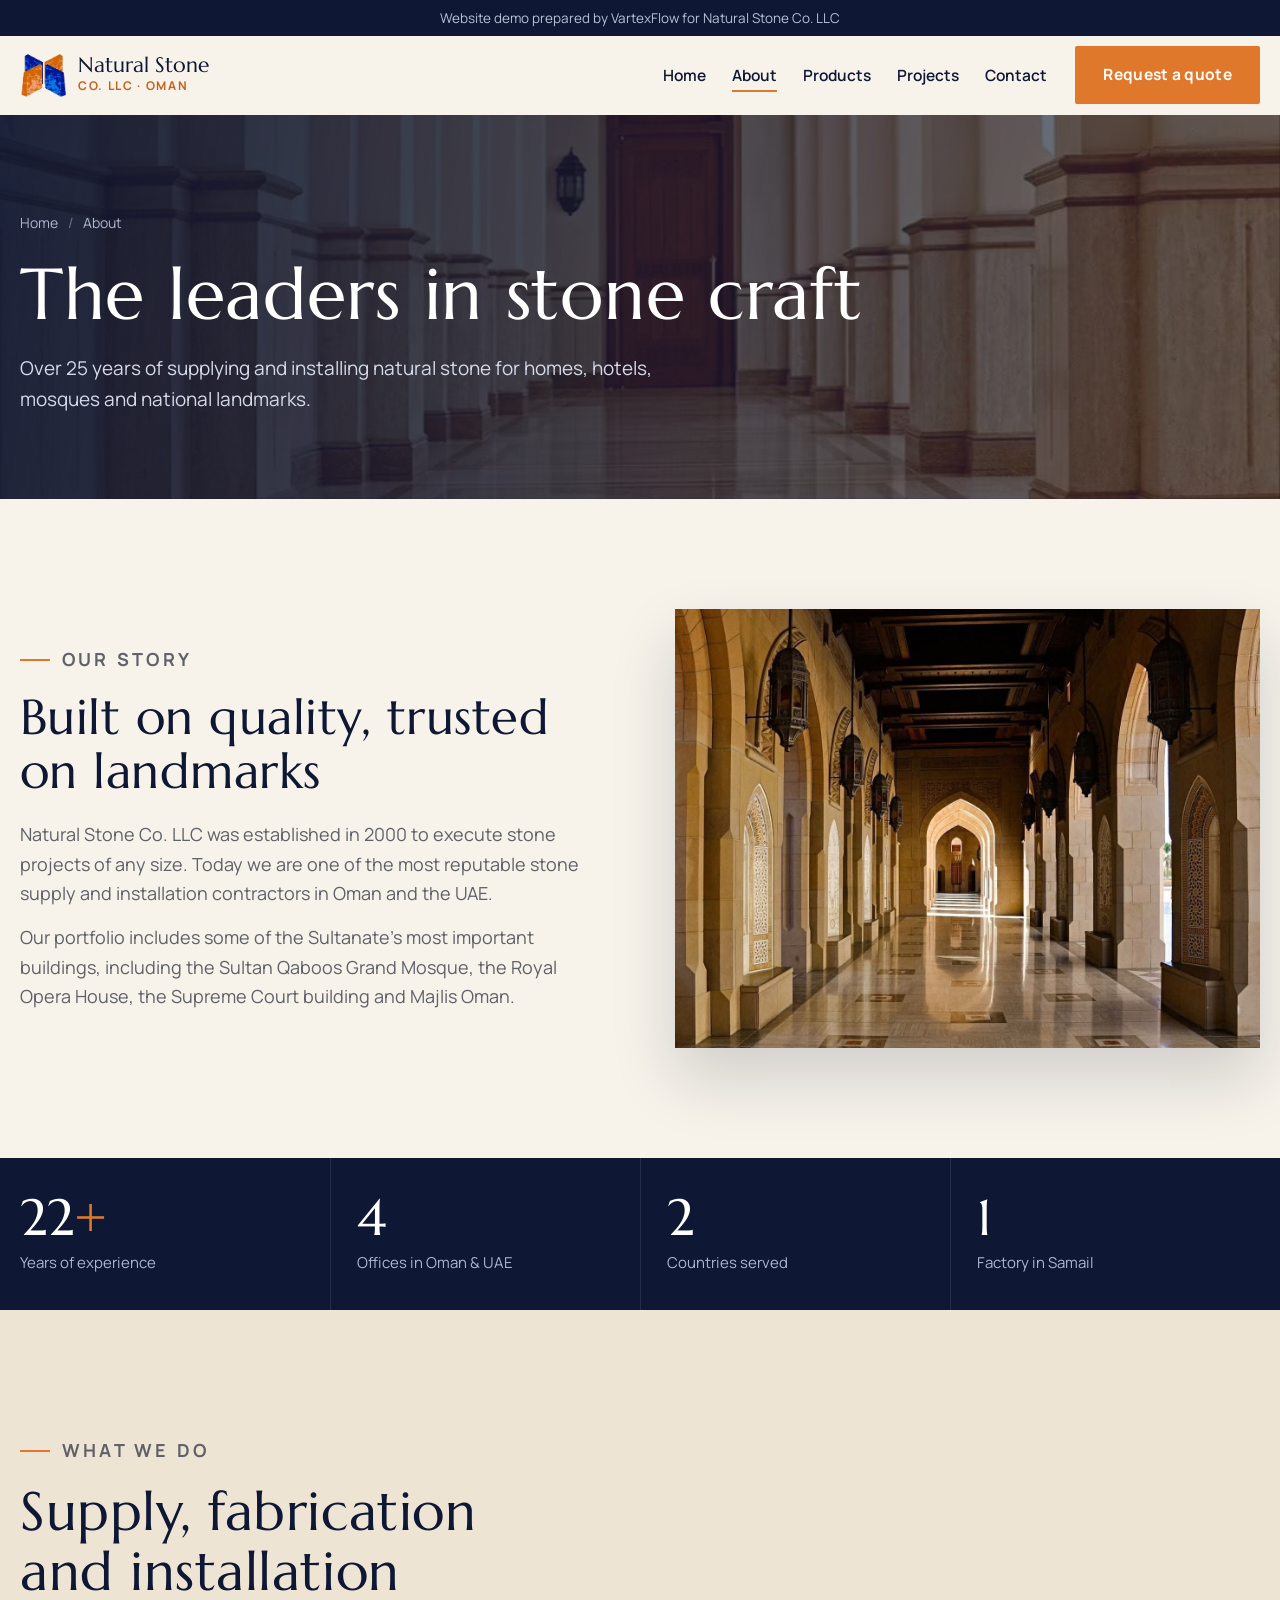
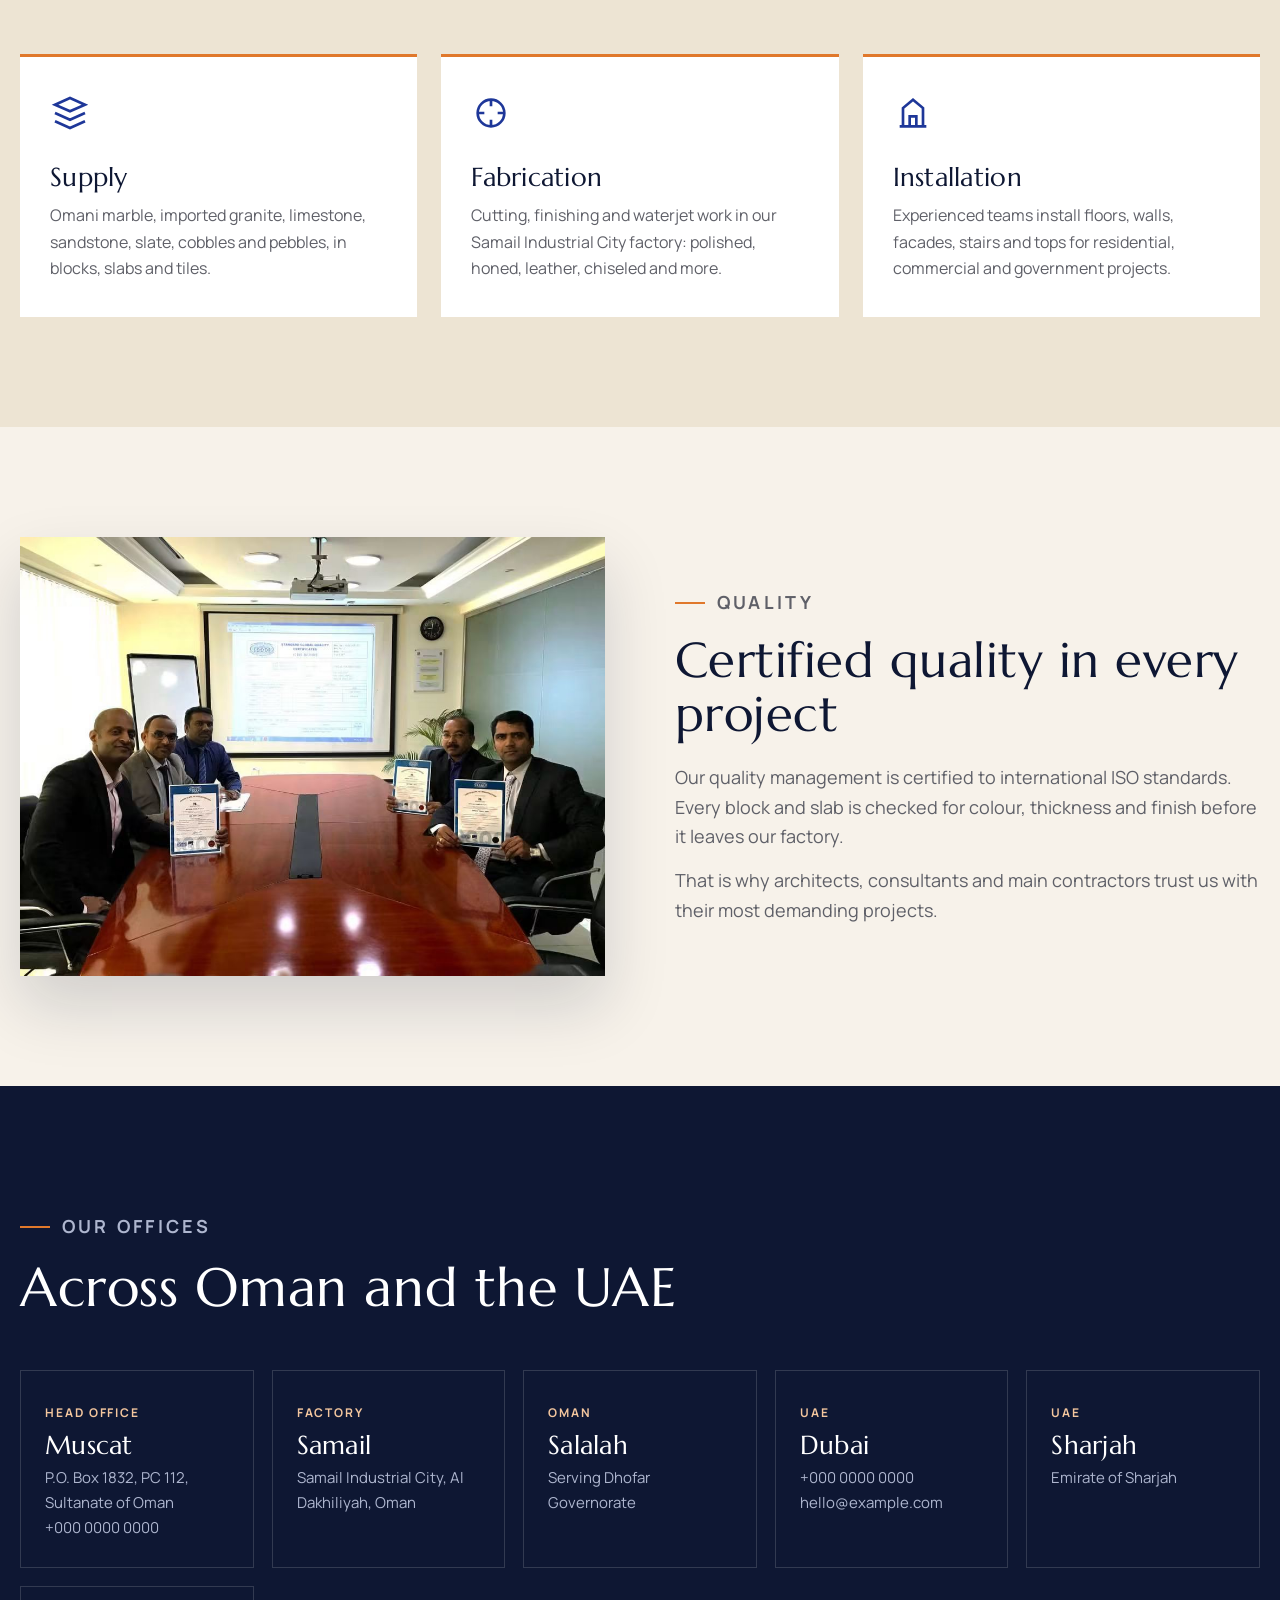
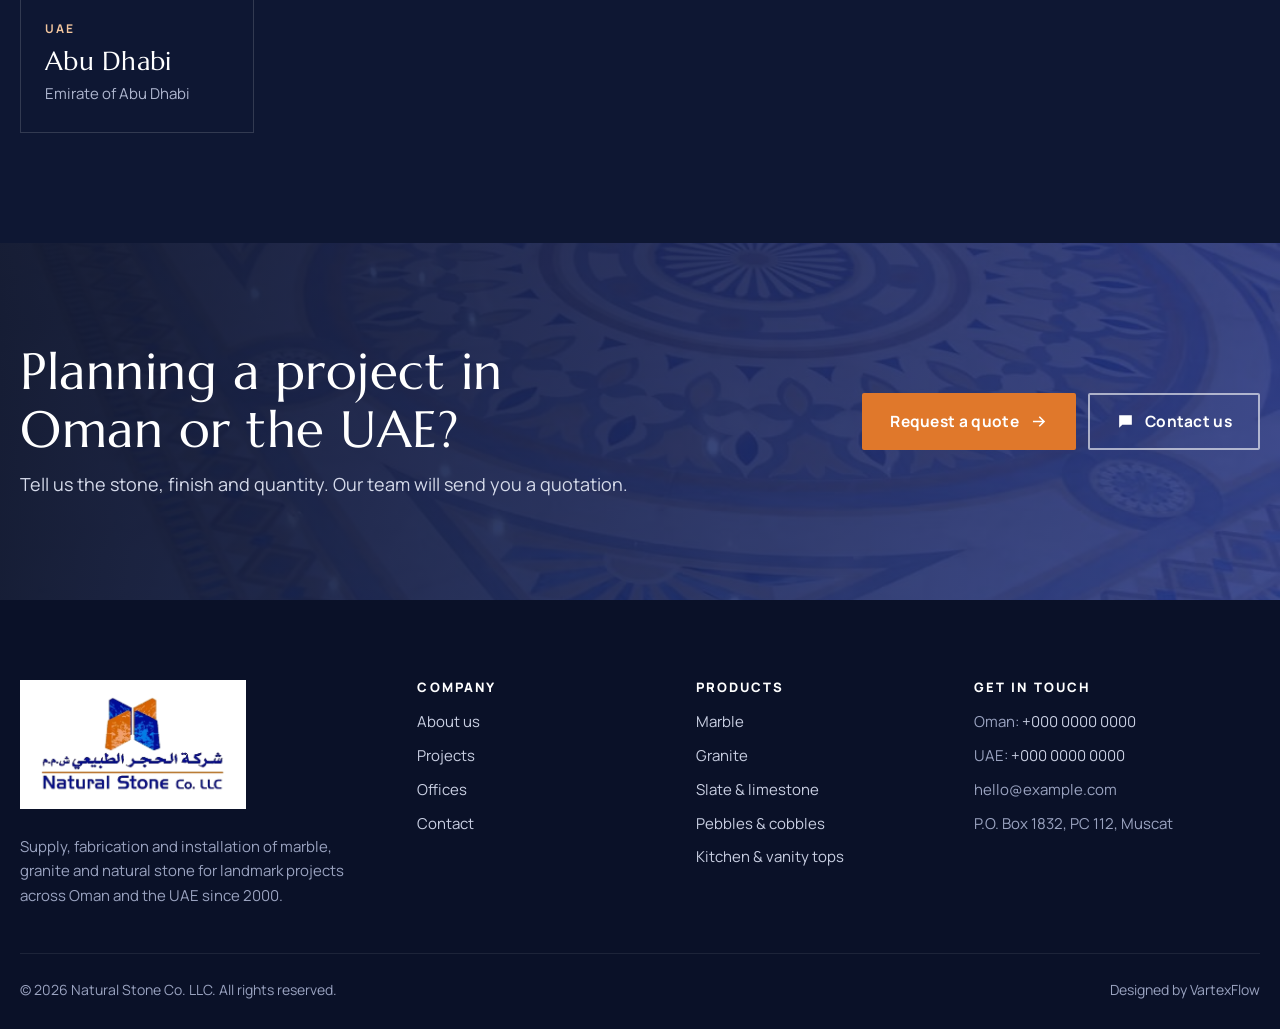
==== commit 3edd381a: "Remove external credit links; keep plain-text Designed by VartexFlow credit" ====
--- a/about.html
+++ b/about.html
@@ -14,7 +14,7 @@
 <link rel="stylesheet" href="assets/css/style.css">
 </head>
 <body>
-<div class="demo">Website demo prepared by <a href="https://www.vartexflow.com" target="_blank" rel="noopener">VartexFlow</a> for Natural Stone Co. LLC</div>
+<div class="demo">Website demo prepared by VartexFlow for Natural Stone Co. LLC</div>
 <header class="site-header">
   <div class="wrap nav">
     <a class="brand" href="index.html" aria-label="Natural Stone Co. LLC home">
@@ -138,7 +138,7 @@
     </div>
     <div class="fbottom">
       <span>&copy; <span data-year>2026</span> Natural Stone Co. LLC. All rights reserved.</span>
-      <span>Demo by <a href="https://www.vartexflow.com" target="_blank" rel="noopener">VartexFlow</a></span>
+      <span>Designed by VartexFlow</span>
     </div>
   </div>
 </footer>
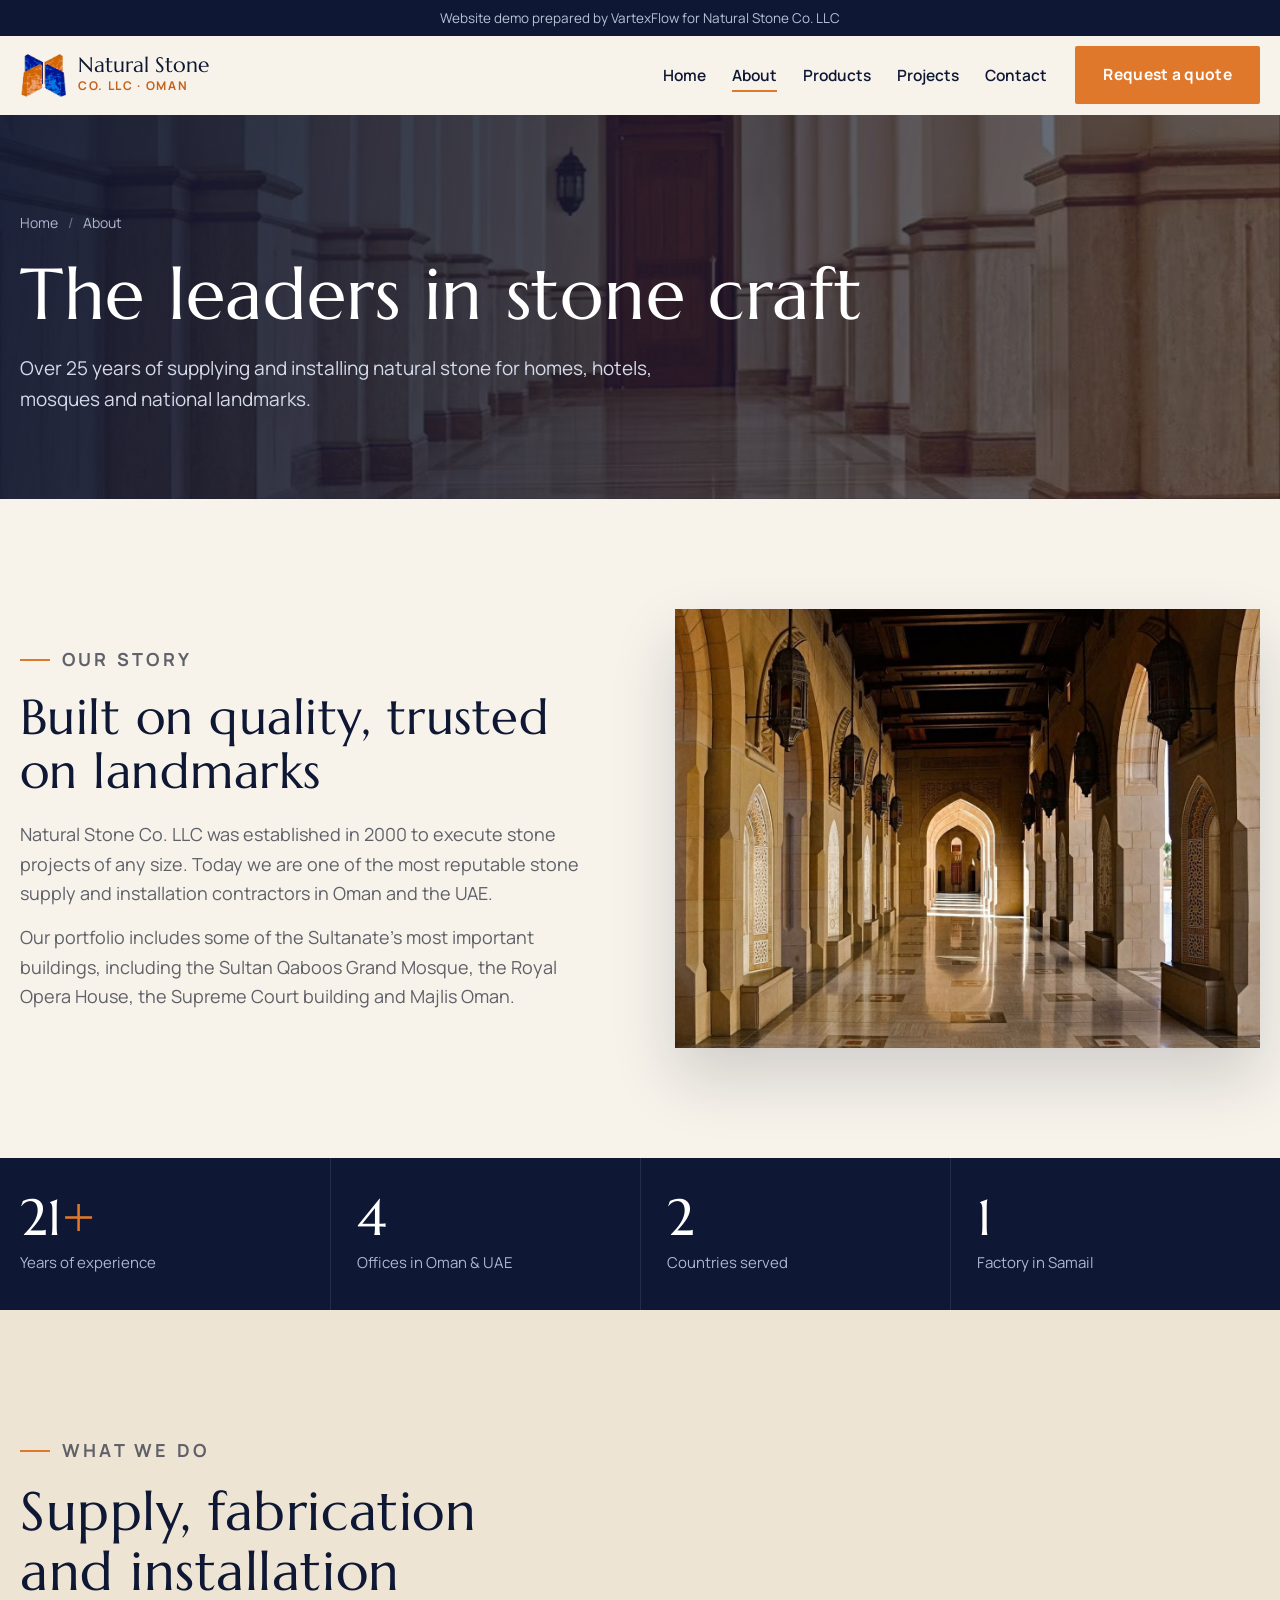
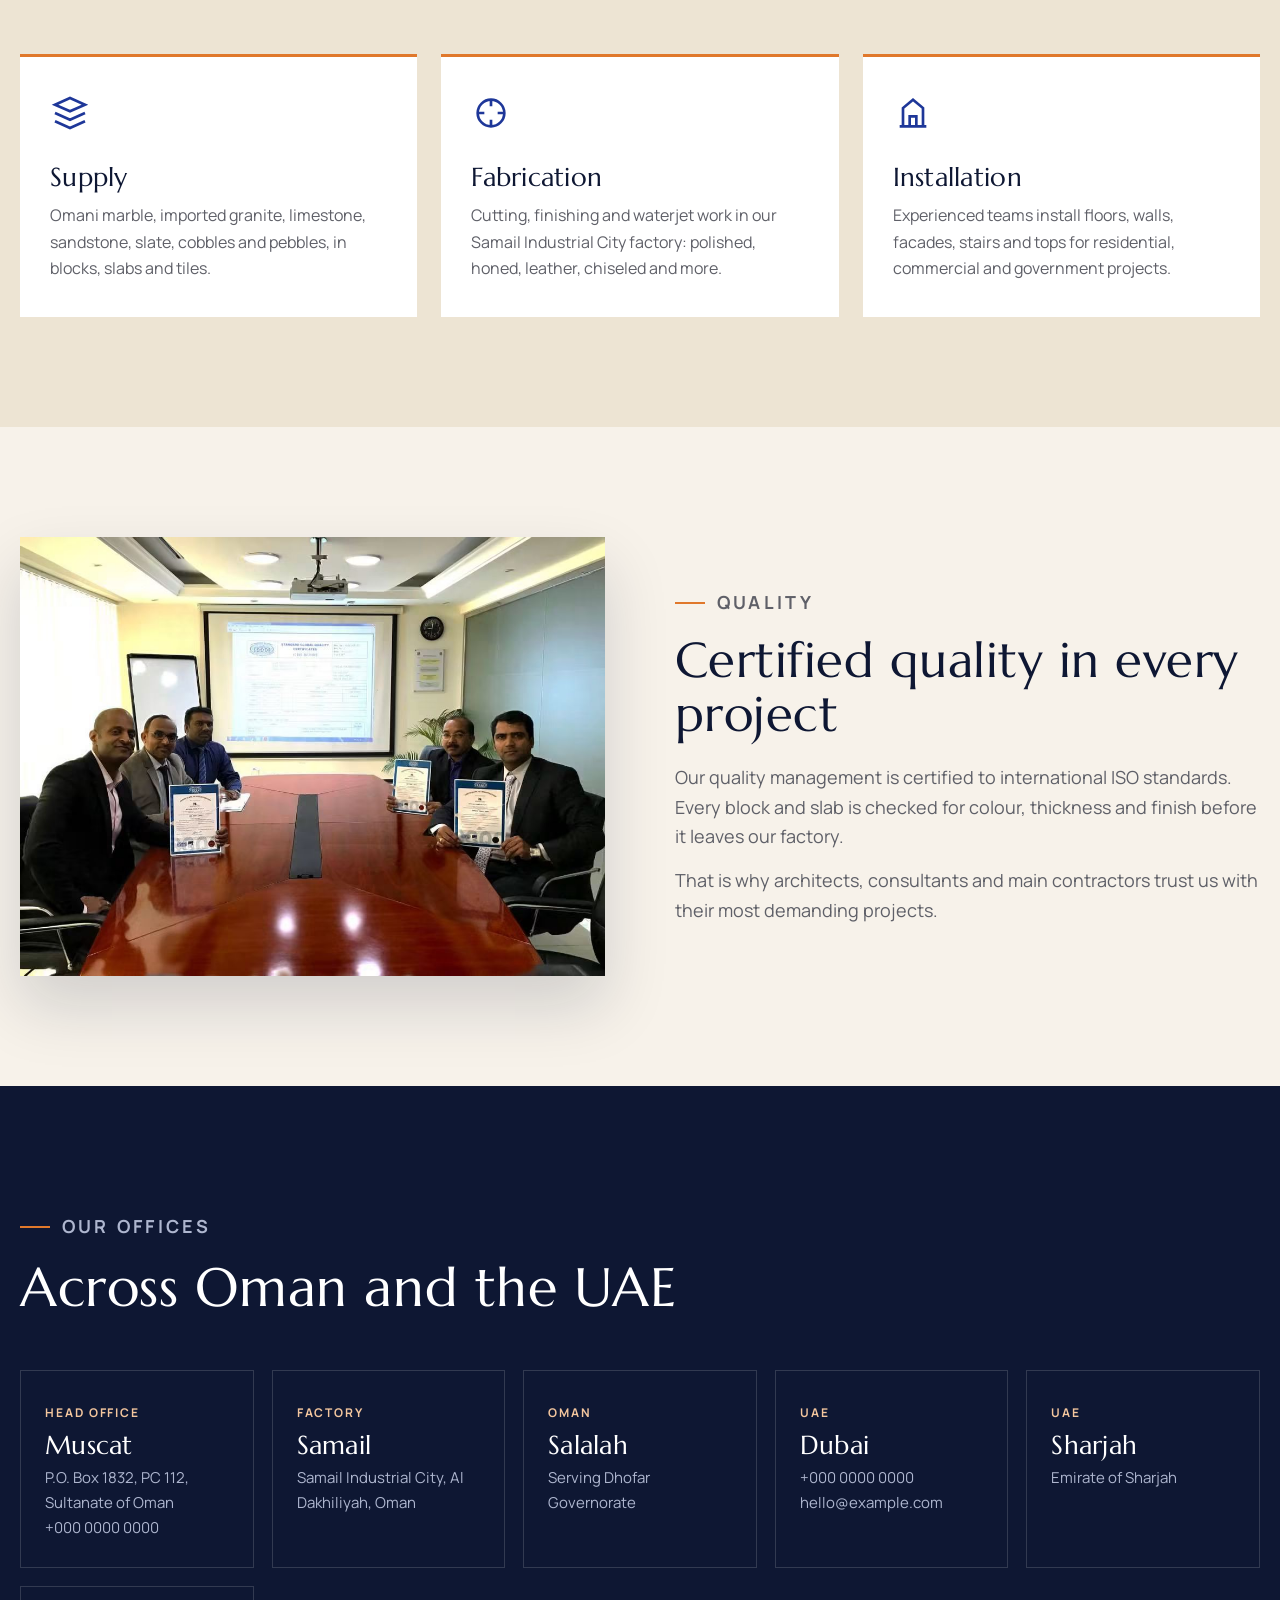
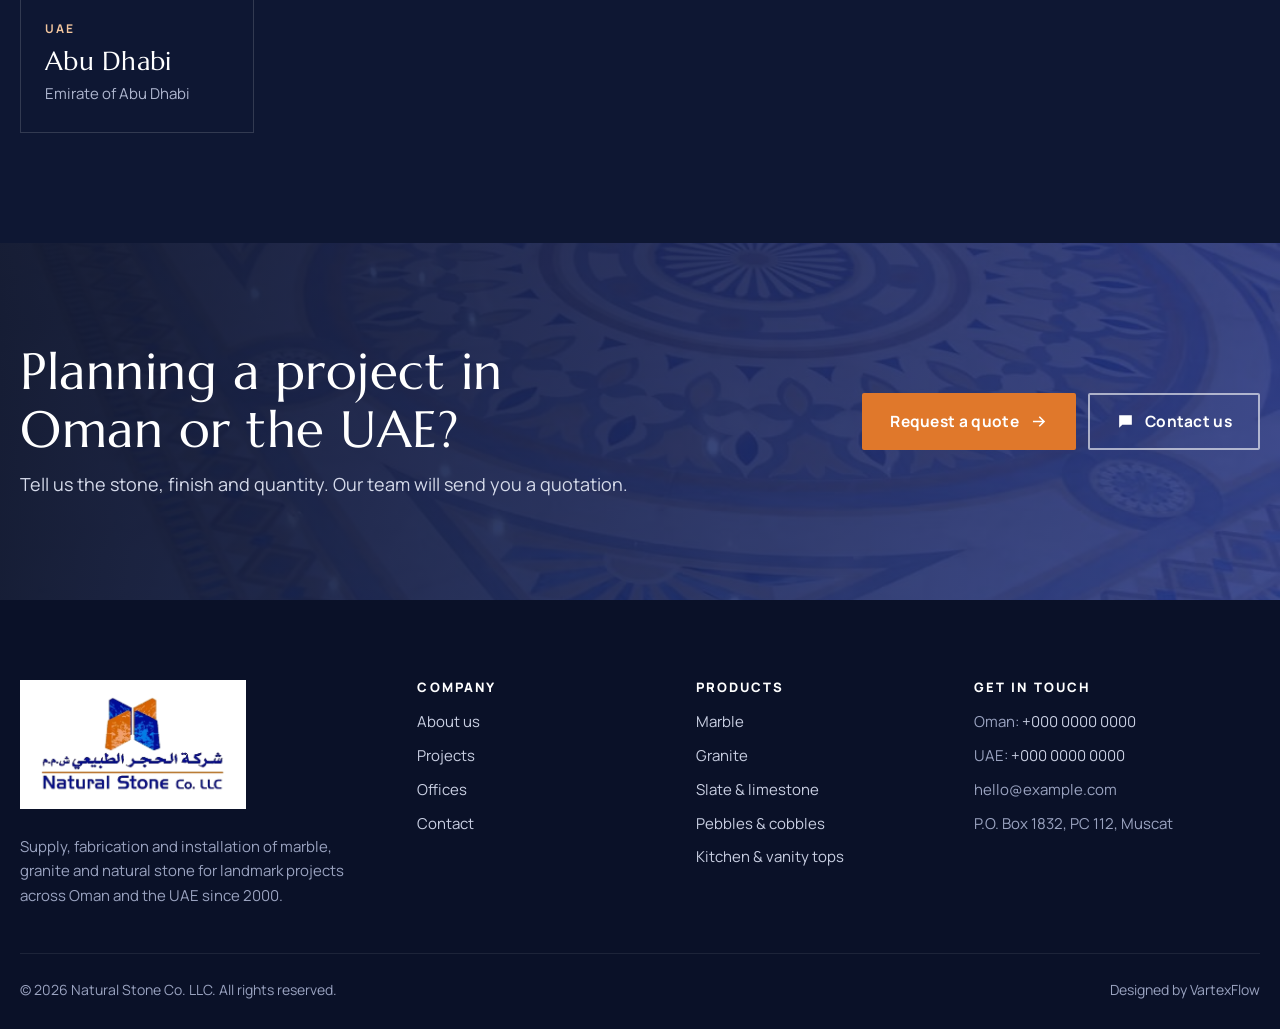
==== commit a504545e: "Fix social preview meta tags (og:url, canonical, og:image)" ====
--- a/about.html
+++ b/about.html
@@ -7,6 +7,15 @@
 <meta name="theme-color" content="#0E1733">
 <title>About | Natural Stone Co. LLC</title>
 <meta name="description" content="Learn about Natural Stone Co. LLC, stone supply and installation contractor in Oman and the UAE since 2000.">
+<link rel="canonical" href="https://shahinalambd.github.io/natural-stone-website/about.html">
+<meta property="og:type" content="website">
+<meta property="og:title" content="About | Natural Stone Co. LLC">
+<meta property="og:description" content="Learn about Natural Stone Co. LLC, stone supply and installation contractor in Oman and the UAE since 2000.">
+<meta property="og:url" content="https://shahinalambd.github.io/natural-stone-website/about.html">
+<meta property="og:image" content="https://shahinalambd.github.io/natural-stone-website/assets/img/og-image.png">
+<meta property="og:image:width" content="1200">
+<meta property="og:image:height" content="630">
+<meta name="twitter:card" content="summary_large_image">
 <link rel="icon" href="assets/img/logo-mark.png">
 <link rel="preconnect" href="https://fonts.googleapis.com">
 <link rel="preconnect" href="https://fonts.gstatic.com" crossorigin>
